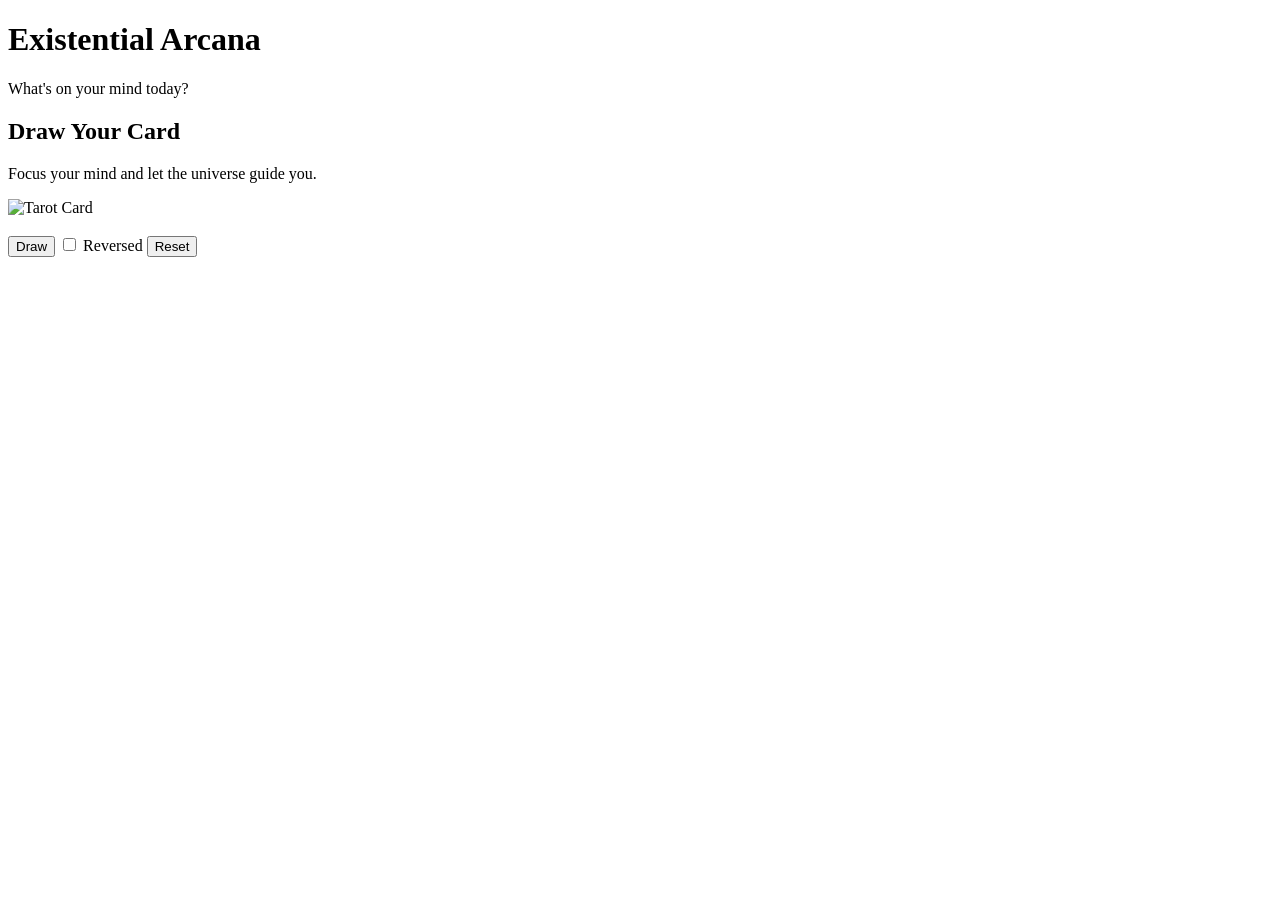
==== tarotdashboard.html @ ff081bd0 "Added tarot card images and json file for tarot cards from another repository" ====
<!DOCTYPE html>
<html lang="en">
<head>
    <meta charset="UTF-8">
    <meta name="viewport" content="width=device-width, initial-scale=1.0">
    <title>Existential Arcana</title>
</head>
<body>
    <header>
        <h1>Existential Arcana</h1>
        <p>What's on your mind today?</p>
    </header>

    <section class="card-draw">
        <h2>Draw Your Card</h2>
        <p class="card-draw-subtitle">Focus your mind and let the universe guide you.</p>

        <div class="card-display">
            <div class="card-face">
                <img src="" alt="Tarot Card">
            </div>
        </div>

        <div class="card-info">
            <h3 class="card-name"></h3>
            <p class="card-meaning"></p>
        </div>

        <div class="card-controls">

            <button class="btn btn-draw">Draw</button>

            <label class="reversed-label">
                <input type="checkbox" class="reversed-checkbox">
                Reversed
            </label>

            <button class="btn btn-reset">Reset</button>

        </div>

    </section>

</body>
</html>
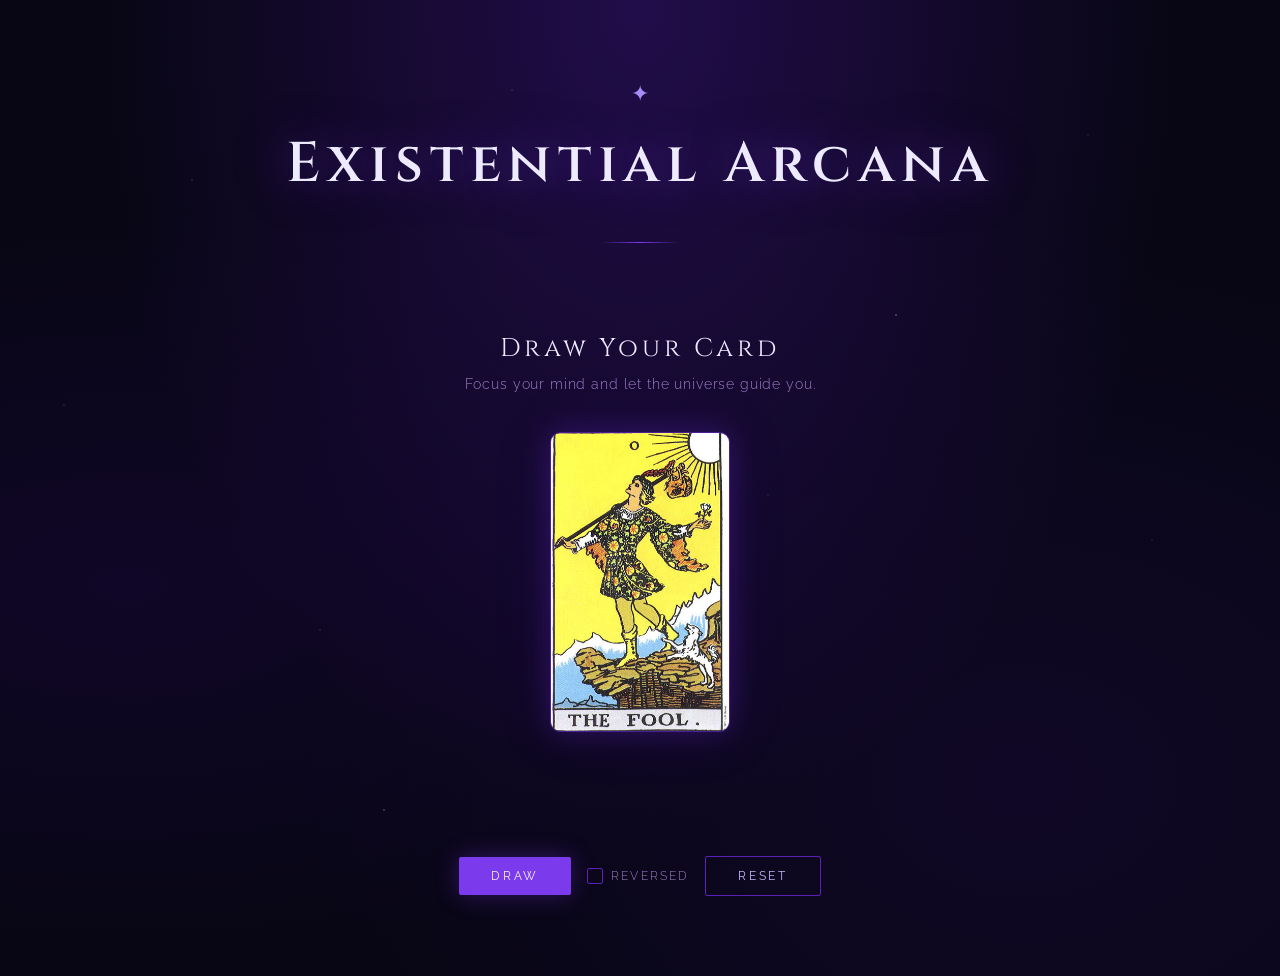
==== commit d81e7281: "addition of tarot-meanings.json and other updates" ====
--- a/tarotdashboard.html
+++ b/tarotdashboard.html
@@ -3,21 +3,21 @@
 <head>
     <meta charset="UTF-8">
     <meta name="viewport" content="width=device-width, initial-scale=1.0">
+    <link rel="stylesheet" href="style_1.css">
     <title>Existential Arcana</title>
 </head>
 <body>
     <header>
         <h1>Existential Arcana</h1>
-        <p>What's on your mind today?</p>
     </header>
 
     <section class="card-draw">
         <h2>Draw Your Card</h2>
-        <p class="card-draw-subtitle">Focus your mind and let the universe guide you.</p>
+        <p class="card-draw-paragraph">Focus your mind and let the universe guide you.</p>
 
         <div class="card-display">
             <div class="card-face">
-                <img src="" alt="Tarot Card">
+                <img src="cards/m00.jpg" alt="Tarot Card">
             </div>
         </div>
 
--- a/style_1.css
+++ b/style_1.css
@@ -0,0 +1,251 @@
+@import url('https://fonts.googleapis.com/css2?family=Cinzel:wght@400;600&family=Raleway:wght@300;400&display=swap');
+
+/* ── Reset & Base ── */
+*, *::before, *::after {
+  box-sizing: border-box;
+  margin: 0;
+  padding: 0;
+}
+
+body {
+  min-height: 100vh;
+  background-color: #080614;
+  background-image:
+    radial-gradient(ellipse at 50% 0%, #2e1065aa 0%, transparent 60%),
+    radial-gradient(ellipse at 80% 80%, #1e0a4a55 0%, transparent 50%),
+    radial-gradient(ellipse at 10% 60%, #16063888 0%, transparent 45%);
+  color: #f0e6ff;
+  font-family: 'Raleway', sans-serif;
+  font-weight: 300;
+  overflow-x: hidden;
+  cursor: default;
+}
+
+/* Subtle star field */
+body::before {
+  content: '';
+  position: fixed;
+  inset: 0;
+  background-image:
+    radial-gradient(1px 1px at 15% 20%, #ffffff55, transparent),
+    radial-gradient(1px 1px at 40% 10%, #ffffff44, transparent),
+    radial-gradient(1.5px 1.5px at 70% 35%, #ffffff66, transparent),
+    radial-gradient(1px 1px at 85% 15%, #ffffff33, transparent),
+    radial-gradient(1px 1px at 25% 70%, #ffffff44, transparent),
+    radial-gradient(1.5px 1.5px at 55% 80%, #ffffff55, transparent),
+    radial-gradient(1px 1px at 90% 60%, #ffffff33, transparent),
+    radial-gradient(1px 1px at 5%  45%, #ffffff44, transparent),
+    radial-gradient(1px 1px at 60% 55%, #ffffff33, transparent),
+    radial-gradient(1.5px 1.5px at 30% 90%, #ffffff55, transparent);
+  pointer-events: none;
+  z-index: 0;
+}
+
+/* ── Header ── */
+header {
+  position: relative;
+  z-index: 1;
+  text-align: center;
+  padding: 5rem 2rem 2.5rem;
+}
+
+header::before {
+  content: '✦';
+  display: block;
+  font-size: 1.4rem;
+  color: #a78bfa;
+  margin-bottom: 1.25rem;
+  animation: pulse 3s ease-in-out infinite;
+}
+
+@keyframes pulse {
+  0%, 100% { opacity: 0.4; transform: scale(1); }
+  50% { opacity: 1; transform: scale(1.15); }
+}
+
+header h1 {
+  font-family: 'Cinzel', serif;
+  font-size: clamp(2rem, 6vw, 3.5rem);
+  font-weight: 600;
+  letter-spacing: 0.12em;
+  color: #ede9fe;
+  text-shadow: 0 0 40px #7c3aed88, 0 0 80px #4c1d9544;
+  margin-bottom: 1.25rem;
+}
+
+header p {
+  font-size: clamp(0.85rem, 2vw, 1rem);
+  color: #a78bfa;
+  letter-spacing: 0.06em;
+  line-height: 1.85;
+  max-width: 480px;
+  margin: 0 auto;
+}
+
+header::after {
+  content: '';
+  display: block;
+  width: 80px;
+  height: 1px;
+  background: linear-gradient(to right, transparent, #7c3aed, transparent);
+  margin: 2.5rem auto 0;
+}
+
+/* ── Card Draw Section ── */
+.card-draw {
+  position: relative;
+  z-index: 1;
+  text-align: center;
+  padding: 3rem 2rem 5rem;
+  max-width: 520px;
+  margin: 0 auto;
+}
+
+.card-draw h2 {
+  font-family: 'Cinzel', serif;
+  font-size: clamp(1.2rem, 3vw, 1.6rem);
+  font-weight: 400;
+  letter-spacing: 0.15em;
+  color: #ede9fe;
+  margin-bottom: 0.6rem;
+}
+
+.card-draw-paragraph {
+  font-size: 0.88rem;
+  color: #9d7ec9;
+  letter-spacing: 0.06em;
+  margin-bottom: 2.5rem;
+}
+
+/* ── Card Display ── */
+.card-display {
+  margin: 0 auto 2rem;
+  width: 180px;
+}
+
+.card-face {
+  width: 180px;
+  height: 300px;
+  border-radius: 10px;
+  overflow: hidden;
+  border: 1px solid #4c1d95;
+  box-shadow:
+    0 0 30px #7c3aed44,
+    0 0 60px #4c1d9522;
+}
+
+.card-face img {
+  width: 100%;
+  height: 100%;
+  object-fit: cover;
+  display: block;
+}
+
+/* ── Card Info ── */
+.card-info {
+  min-height: 60px;
+  margin-bottom: 2rem;
+}
+
+.card-name {
+  font-family: 'Cinzel', serif;
+  font-size: 1.1rem;
+  font-weight: 400;
+  letter-spacing: 0.12em;
+  color: #c4b5fd;
+  margin-bottom: 0.5rem;
+}
+
+.card-meaning {
+  font-size: 0.88rem;
+  color: #9d7ec9;
+  line-height: 1.8;
+  letter-spacing: 0.04em;
+}
+
+/* ── Card Controls ── */
+.card-controls {
+  display: flex;
+  align-items: center;
+  justify-content: center;
+  gap: 1rem;
+  flex-wrap: wrap;
+}
+
+.btn {
+  font-family: 'Raleway', sans-serif;
+  font-size: 0.75rem;
+  font-weight: 400;
+  letter-spacing: 0.22em;
+  text-transform: uppercase;
+  text-decoration: none;
+  padding: 0.75rem 2rem;
+  border-radius: 2px;
+  border: none;
+  cursor: pointer;
+  transition: all 0.3s ease;
+}
+
+.btn-draw {
+  background: #7c3aed;
+  color: #f5f0ff;
+  box-shadow: 0 0 24px #7c3aed55;
+}
+
+.btn-draw:hover {
+  transform: translateY(-2px);
+  box-shadow: 0 0 36px #7c3aed88;
+}
+
+.btn-reset {
+  background: transparent;
+  color: #c4b5fd;
+  border: 1px solid #5b21b6;
+}
+
+.btn-reset:hover {
+  transform: translateY(-2px);
+  opacity: 0.8;
+}
+
+/* ── Reversed Checkbox ── */
+.reversed-label {
+  display: flex;
+  align-items: center;
+  gap: 0.5rem;
+  font-size: 0.75rem;
+  letter-spacing: 0.18em;
+  text-transform: uppercase;
+  color: #9d7ec9;
+  cursor: pointer;
+  user-select: none;
+}
+
+.reversed-checkbox {
+  appearance: none;
+  -webkit-appearance: none;
+  width: 16px;
+  height: 16px;
+  border: 1px solid #5b21b6;
+  border-radius: 2px;
+  background: transparent;
+  cursor: pointer;
+  position: relative;
+  transition: all 0.2s ease;
+}
+
+.reversed-checkbox:checked {
+  background: #7c3aed;
+  border-color: #7c3aed;
+}
+
+.reversed-checkbox:checked::after {
+  content: '✓';
+  position: absolute;
+  top: 50%;
+  left: 50%;
+  transform: translate(-50%, -50%);
+  color: white;
+  font-size: 10px;
+  line-height: 1;
+}
